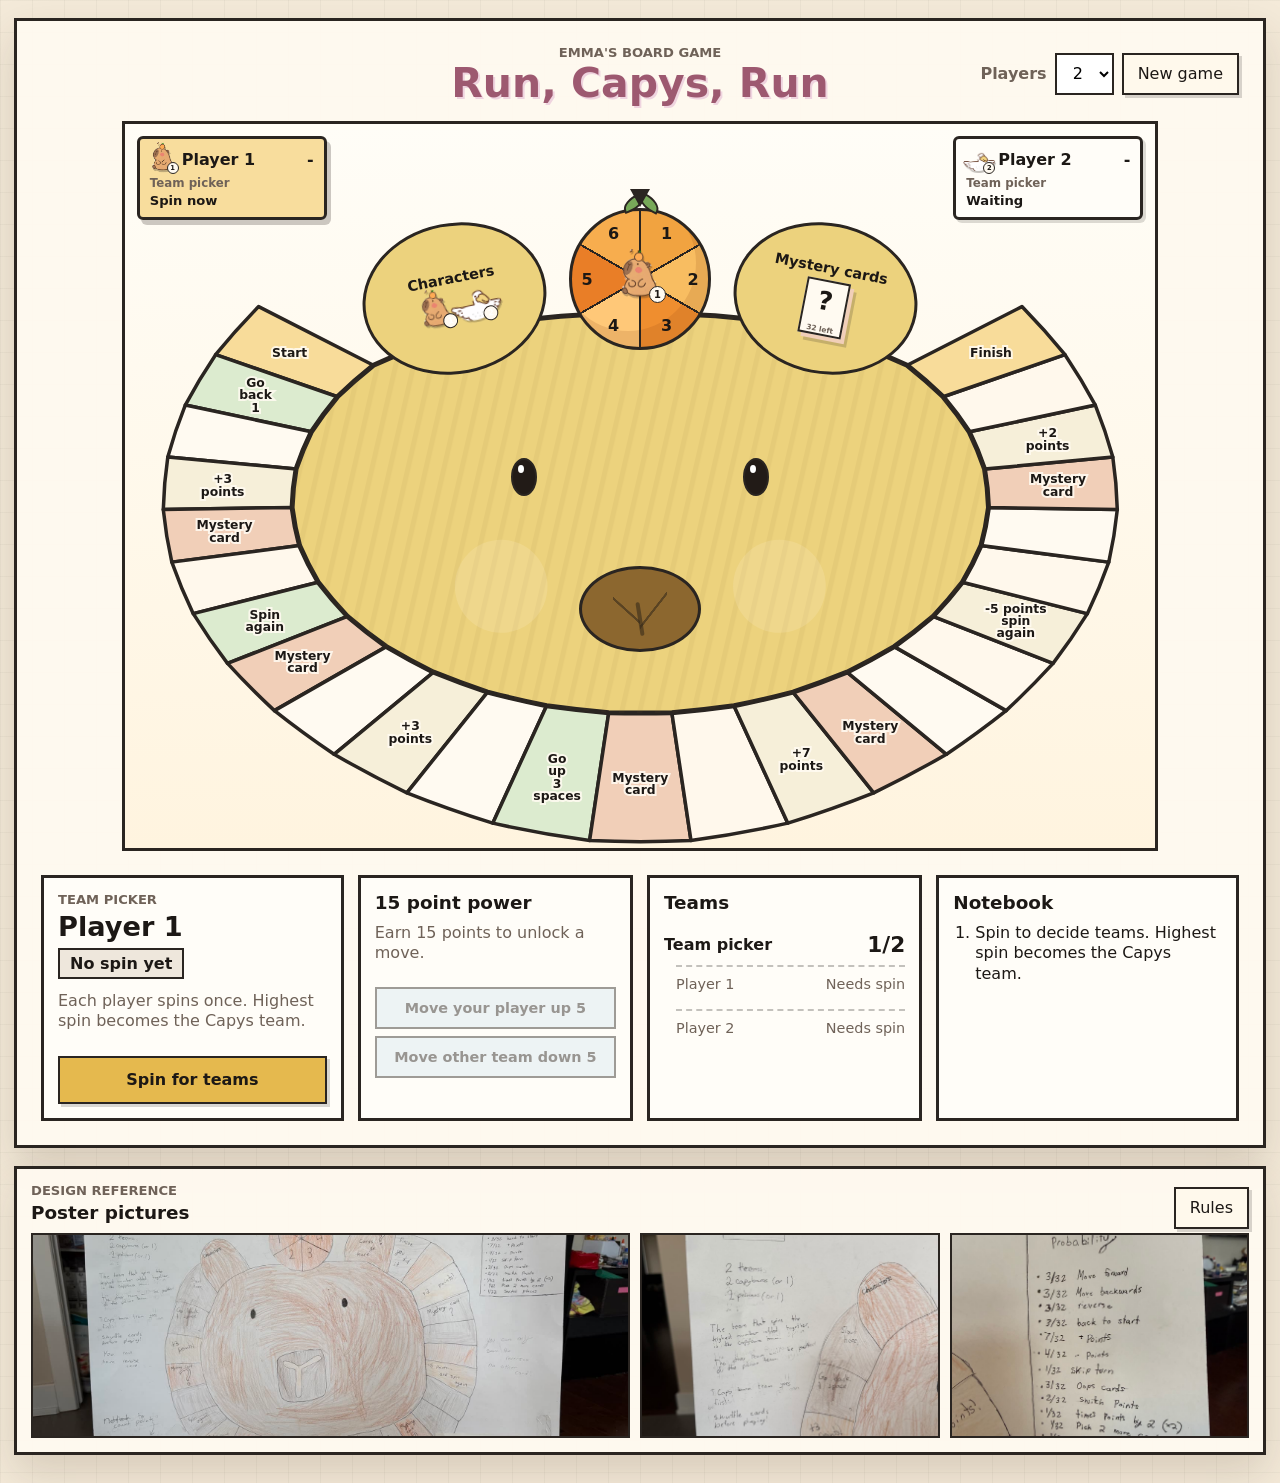
==== index.html @ 2c567fe9 "Center smaller game title" ====
<!doctype html>
<html lang="en">
  <head>
    <meta charset="utf-8">
    <meta name="viewport" content="width=device-width, initial-scale=1">
    <title>Run, Capys, Run</title>
    <link rel="stylesheet" href="styles.css?v=20260510-centered-title">
  </head>
  <body>
    <main class="app-shell">
      <section class="game-panel" aria-labelledby="game-title">
        <div class="top-bar">
          <div>
            <p class="eyebrow">Emma's board game</p>
            <h1 id="game-title">Run, Capys, Run</h1>
          </div>
          <div class="toolbar" aria-label="Game setup">
            <label class="select-label" for="player-count">Players</label>
            <select id="player-count">
              <option value="2">2</option>
              <option value="4">4</option>
            </select>
            <button id="new-game" type="button">New game</button>
          </div>
        </div>

        <div class="play-layout">
          <section class="board-wrap" aria-label="Game board">
            <div id="board" class="board" aria-live="polite">
              <div class="capy-center">
                <div class="capy-ear capy-ear-left">
                  <p>Characters</p>
                  <div id="ear-characters" class="ear-characters"></div>
                </div>
                <div id="spinner" class="spinner board-spinner" role="button" tabindex="0" aria-label="Spin">
                  <div class="spinner-pointer"></div>
                  <div class="spinner-leaf leaf-left"></div>
                  <div class="spinner-leaf leaf-right"></div>
                  <div id="spinner-player-token" class="spinner-player-token" aria-hidden="true"></div>
                  <div class="spinner-wheel">
                    <span>1</span>
                    <span>2</span>
                    <span>3</span>
                    <span>4</span>
                    <span>5</span>
                    <span>6</span>
                  </div>
                </div>
                <div class="capy-ear capy-ear-right">
                  <p>Mystery cards</p>
                  <div id="mystery-ear" class="mystery-ear">?</div>
                </div>
                <div class="capy-face">
                  <span class="capy-eye left"></span>
                  <span class="capy-eye right"></span>
                  <span class="capy-nose"></span>
                  <span class="capy-mouth"></span>
                </div>
              </div>
              <div id="spaces" class="spaces"></div>
              <div id="board-scores" class="board-scores" aria-label="Team scores"></div>
              <div id="mystery-card-popup" class="mystery-card-popup" hidden>
                <span class="eyebrow">Mystery card</span>
                <span id="mystery-card-player" class="mystery-card-player"></span>
                <strong id="mystery-card-title"></strong>
                <span id="mystery-card-text"></span>
                <span class="mystery-card-actions">
                  <button id="mystery-card-primary" class="mystery-card-action" type="button">Play card</button>
                  <button id="mystery-card-secondary" class="mystery-card-action secondary" type="button" hidden>Do not use reverse</button>
                </span>
              </div>
            </div>
          </section>

          <aside class="side-panel" aria-label="Controls and score">
            <section class="turn-card">
              <p id="turn-stage" class="eyebrow">Team picker</p>
              <h2 id="turn-name">Player 1</h2>
              <p id="turn-team" class="team-pill capys">Capys team</p>
              <p id="turn-help" class="turn-help">Spin to decide who becomes the Capys team.</p>
              <button id="spin-button" class="primary-action" type="button">Spin</button>
              <button id="reverse-button" class="secondary-action" type="button" disabled>Use saved reverse</button>
              <div id="pending-card" class="action-card" hidden>
                <p class="eyebrow">Mystery card</p>
                <h3 id="pending-card-title"></h3>
                <p id="pending-card-text"></p>
                <button id="play-card" class="primary-action" type="button">Play card</button>
              </div>
              <div id="pending-move" class="action-card" hidden>
                <p class="eyebrow">Board space</p>
                <h3 id="pending-move-title"></h3>
                <p id="pending-move-help" class="board-space-help">Press the raised space on the board.</p>
              </div>
            </section>

            <section class="power-card" aria-labelledby="power-title">
              <h2 id="power-title">15 point power</h2>
              <p id="power-status">Earn 15 points to unlock a move.</p>
              <button id="power-up" class="secondary-action" type="button" disabled>Move your player up 5</button>
              <button id="power-down" class="secondary-action" type="button" disabled>Move other team down 5</button>
            </section>

            <section class="scoreboard" aria-labelledby="score-title">
              <h2 id="score-title">Teams</h2>
              <div id="teams"></div>
            </section>

            <section class="event-log" aria-labelledby="log-title">
              <h2 id="log-title">Notebook</h2>
              <ol id="log"></ol>
            </section>
          </aside>
        </div>
      </section>

      <section class="reference-panel" aria-labelledby="poster-title">
        <div class="poster-heading">
          <div>
            <p class="eyebrow">Design reference</p>
            <h2 id="poster-title">Poster pictures</h2>
          </div>
          <button id="toggle-rules" type="button" aria-expanded="false" aria-controls="rules">Rules</button>
        </div>
        <div id="rules" class="rules" hidden>
          <p>First spin to pick teams. In a 2 player game, the highest spin becomes the Capys team. In a 4 player game, players 1 and 2 add their spins, players 3 and 4 add theirs, and the higher total becomes the Capys team.</p>
          <p>Spin and move counter-clockwise around the capybara board. Pieces move one space at a time. If a spin goes past Finish, the piece bounces back the extra spaces. When you land on a labeled square, press the raised board space to use it. Mystery spaces draw a card right away, then the card pops up so the player who drew it can read it and tap it to play. A saved reverse can be used when the other team plays a mystery card with a clear opposite, turning moves and points the other way.</p>
          <p>Every 15 points unlocks a choice: move your current player up 5 spaces or move the other team's leading player down 5 spaces.</p>
          <p>A team wins as soon as one of its players reaches the Finish square.</p>
        </div>
        <div class="poster-strip" aria-label="Poster photo thumbnails">
          <img src="assets/poster-full.jpg" alt="Full poster for Run, Capys, Run">
          <img src="assets/poster-guide.jpg" alt="Player guide section of poster">
          <img src="assets/poster-probability.jpg" alt="Mystery card probability list">
        </div>
      </section>
    </main>

    <script src="game.js?v=20260510-centered-title"></script>
  </body>
</html>
---- styles.css ----
:root {
  color-scheme: light;
  --ink: #1c1815;
  --muted: #6f6258;
  --paper: #fffaf1;
  --paper-strong: #fff4df;
  --line: #2a2521;
  --capy: #d8bd6d;
  --capy-light: #ecd27d;
  --capy-card: #f1cfb8;
  --grass: #77a959;
  --water: #77b9cf;
  --berry: #ce6d86;
  --sun: #e5b94e;
  --pelican: #55759a;
  --pelican-card: #d9e7f1;
  --shadow: 0 18px 40px rgba(61, 41, 24, 0.16);
  font-family: "Trebuchet MS", "Comic Sans MS", system-ui, sans-serif;
}

* {
  box-sizing: border-box;
}

html,
body {
  min-height: 100%;
}

body {
  margin: 0;
  color: var(--ink);
  background:
    linear-gradient(90deg, rgba(42, 37, 33, 0.04) 1px, transparent 1px) 0 0 / 32px 32px,
    linear-gradient(rgba(42, 37, 33, 0.035) 1px, transparent 1px) 0 0 / 32px 32px,
    #f4ead9;
}

button,
select {
  font: inherit;
}

button {
  border: 2px solid var(--line);
  color: var(--ink);
  background: #fff9ec;
  cursor: pointer;
  box-shadow: 3px 3px 0 rgba(42, 37, 33, 0.18);
}

button:disabled {
  opacity: 0.45;
  cursor: not-allowed;
  box-shadow: none;
}

button:focus-visible,
select:focus-visible {
  outline: 4px solid rgba(119, 185, 207, 0.7);
  outline-offset: 3px;
}

.app-shell {
  width: min(1480px, calc(100vw - 28px));
  margin: 0 auto;
  padding: 18px 0 28px;
}

.game-panel,
.reference-panel {
  background: rgba(255, 250, 241, 0.94);
  border: 3px solid var(--line);
  box-shadow: var(--shadow);
}

.game-panel {
  min-height: calc(100vh - 46px);
  padding: clamp(14px, 2vw, 24px);
}

.top-bar,
.poster-heading {
  display: flex;
  align-items: center;
  justify-content: space-between;
  gap: 16px;
}

.top-bar {
  display: grid;
  grid-template-columns: 1fr auto 1fr;
}

.top-bar > div:first-child {
  grid-column: 2;
  text-align: center;
}

.top-bar .toolbar {
  grid-column: 3;
  justify-self: end;
}

.eyebrow {
  margin: 0 0 4px;
  color: var(--muted);
  font-size: 0.82rem;
  font-weight: 800;
  letter-spacing: 0;
  text-transform: uppercase;
}

h1,
h2,
p {
  margin-top: 0;
}

h1 {
  margin-bottom: 0;
  font-size: clamp(1.8rem, 3.2vw, 3.4rem);
  line-height: 0.95;
  color: #9d5970;
  text-shadow: 2px 2px 0 #efd4df;
}

h2 {
  margin-bottom: 10px;
  font-size: 1.15rem;
}

.toolbar {
  display: flex;
  align-items: center;
  gap: 8px;
  flex-wrap: wrap;
  justify-content: flex-end;
}

.select-label {
  color: var(--muted);
  font-weight: 800;
}

select {
  height: 42px;
  border: 2px solid var(--line);
  background: white;
  padding: 0 12px;
}

#new-game,
#toggle-rules {
  min-height: 42px;
  padding: 0 14px;
}

.play-layout {
  display: grid;
  grid-template-columns: minmax(0, 1fr);
  gap: clamp(14px, 2vw, 24px);
  margin-top: 18px;
}

.board-wrap {
  min-width: 0;
  display: flex;
  justify-content: center;
}

.board {
  position: relative;
  width: min(100%, calc((100svh - 170px) * 1.42));
  min-height: 0;
  aspect-ratio: 1.42;
  overflow: hidden;
  background:
    radial-gradient(ellipse at 50% 56%, rgba(216, 163, 123, 0.34) 0 37%, transparent 37.4%),
    linear-gradient(180deg, #fffdf7, var(--paper-strong));
  border: 3px solid var(--line);
}

.spaces {
  position: absolute;
  inset: 0;
  z-index: 1;
}

.board-scores {
  position: absolute;
  inset: 12px;
  z-index: 6;
  pointer-events: none;
}

.board-score-card {
  position: absolute;
  width: clamp(148px, 16vw, 190px);
  padding: 8px 10px;
  border: 3px solid var(--line);
  border-radius: 6px;
  background: rgba(255, 253, 248, 0.94);
  box-shadow: 3px 3px 0 rgba(42, 37, 33, 0.16);
  font-weight: 900;
}

.board-score-card.top-left {
  left: 0;
  top: 0;
}

.board-score-card.top-right {
  right: 0;
  top: 0;
}

.board-score-card.bottom-left {
  left: 0;
  bottom: 0;
}

.board-score-card.bottom-right {
  right: 0;
  bottom: 0;
}

.board-score-card.capys {
  background: rgba(241, 207, 184, 0.94);
}

.board-score-card.pelicans {
  background: rgba(217, 231, 241, 0.94);
}

.board-score-card.setup-pick {
  background: rgba(255, 253, 248, 0.92);
}

.board-score-card.setup-pick.current {
  background: rgba(248, 220, 154, 0.96);
  box-shadow: 4px 5px 0 rgba(42, 37, 33, 0.24);
}

.board-score-card.needs-action {
  border-color: #c47b16;
  box-shadow: 5px 7px 0 rgba(196, 123, 22, 0.25);
  animation: board-card-action-bounce 1.05s ease-in-out infinite;
  will-change: transform;
}

@keyframes board-card-action-bounce {
  0%,
  100% {
    transform: translateY(0);
  }
  45% {
    transform: translateY(-8px);
  }
}

.board-score-topline {
  display: flex;
  align-items: center;
  justify-content: space-between;
  gap: 8px;
  line-height: 1;
}

.board-score-identity {
  min-width: 0;
  display: flex;
  align-items: center;
  gap: 5px;
}

.board-score-identity > span:last-child {
  min-width: 0;
  overflow: hidden;
  text-overflow: ellipsis;
  white-space: nowrap;
}

.board-score-token.character-token {
  flex: 0 0 auto;
  width: 27px;
  height: 26px;
}

.board-score-token.capy-character .character-art {
  inset: -5px -1px 0;
}

.board-score-token.pelican-character .character-art {
  inset: 0 -3px 2px;
}

.board-score-token .character-number {
  right: -2px;
  bottom: -1px;
  width: 12px;
  height: 12px;
  font-size: 0.42rem;
}

.board-score-number {
  flex: 0 0 auto;
  position: relative;
  min-width: 2ch;
  font-size: 1.45rem;
  text-align: right;
  font-variant-numeric: tabular-nums;
}

.board-score-value {
  display: inline-block;
}

.board-score-number.score-up .board-score-value,
.board-score-number.score-down .board-score-value {
  animation: score-number-pop 360ms ease-out;
}

.board-score-number.score-up {
  color: #7a5320;
}

.board-score-number.score-down {
  color: #335d79;
}

.board-score-delta {
  position: absolute;
  right: 0;
  top: -1.25em;
  padding: 2px 5px;
  border: 2px solid var(--line);
  background: #fffaf1;
  box-shadow: 2px 2px 0 rgba(42, 37, 33, 0.15);
  font-size: 0.72rem;
  line-height: 1;
  white-space: nowrap;
  animation: score-delta-float 720ms ease-out both;
}

.board-score-number.score-up .board-score-delta {
  background: #ffe399;
}

.board-score-number.score-down .board-score-delta {
  background: #d9e7f1;
}

@keyframes score-number-pop {
  0% {
    transform: scale(1);
  }
  45% {
    transform: scale(1.22);
  }
  100% {
    transform: scale(1);
  }
}

@keyframes score-delta-float {
  0% {
    opacity: 0;
    transform: translateY(6px) rotate(-4deg);
  }
  18% {
    opacity: 1;
  }
  100% {
    opacity: 1;
    transform: translateY(-4px) rotate(-4deg);
  }
}

.board-score-player,
.board-power-text,
.board-setup-status {
  margin-top: 4px;
  color: var(--muted);
  font-size: 0.74rem;
  line-height: 1.12;
}

.board-saved-reverse {
  width: fit-content;
  max-width: 100%;
  margin-top: 6px;
  padding: 4px 7px;
  display: inline-flex;
  align-items: center;
  gap: 5px;
  transform: rotate(-3deg);
  border: 2px solid var(--line);
  background: #fffaf1;
  box-shadow: 2px 2px 0 rgba(42, 37, 33, 0.18);
  font-size: 0.72rem;
  line-height: 1;
}

.board-saved-reverse strong {
  font-size: 0.76rem;
}

.board-saved-reverse span {
  color: var(--muted);
  font-size: 0.62rem;
}

.board-setup-status {
  color: var(--ink);
  font-size: 0.82rem;
  font-weight: 900;
}

.board-power-meter {
  height: 9px;
  margin-top: 7px;
  border: 2px solid var(--line);
  background: rgba(255, 250, 241, 0.72);
}

.board-power-meter span {
  display: block;
  height: 100%;
  background: var(--sun);
}

.mystery-card-popup {
  position: absolute;
  left: 50%;
  top: 52%;
  z-index: 7;
  width: min(280px, 70%);
  min-height: 190px;
  display: grid;
  grid-template-rows: auto auto auto 1fr auto;
  gap: 8px;
  justify-items: center;
  padding: 18px 18px 16px;
  transform: translate(-50%, -50%) rotate(-2deg);
  border: 4px solid var(--line);
  background: #fffaf1;
  box-shadow: 8px 8px 0 rgba(42, 37, 33, 0.2);
  color: var(--ink);
  text-align: center;
}

.mystery-card-popup[hidden] {
  display: none;
}

.mystery-card-popup .eyebrow {
  margin: 0;
  color: var(--muted);
}

.mystery-card-player {
  display: inline-flex;
  align-items: center;
  justify-content: center;
  gap: 6px;
  font-size: 0.9rem;
  font-weight: 900;
  color: #9d5970;
}

.mystery-popup-token.character-token {
  flex: 0 0 auto;
  width: 42px;
  height: 38px;
}

.mystery-popup-token.capy-character .character-art {
  inset: -9px -2px 0;
}

.mystery-popup-token.pelican-character .character-art {
  inset: -2px -10px 2px;
}

.mystery-popup-token .character-number {
  right: -2px;
  bottom: -1px;
  width: 14px;
  height: 14px;
  font-size: 0.48rem;
}

.mystery-card-popup strong {
  font-size: clamp(1.45rem, 3vw, 2.2rem);
  line-height: 0.95;
}

.mystery-card-popup span:not(.eyebrow):not(.mystery-card-player):not(.mystery-card-actions):not(.mystery-card-action) {
  color: var(--muted);
  font-size: 1rem;
  line-height: 1.25;
}

.mystery-card-actions {
  width: 100%;
  display: grid;
  gap: 8px;
}

.mystery-card-action {
  width: 100%;
  margin-top: 4px;
  padding: 10px 12px;
  border: 3px solid var(--line);
  background: var(--sun);
  box-shadow: 3px 3px 0 rgba(42, 37, 33, 0.18);
  font-weight: 900;
}

.mystery-card-action.secondary {
  background: #fff8e8;
}

.track-svg {
  position: absolute;
  inset: 0;
  width: 100%;
  height: 100%;
  overflow: visible;
}

.space-path {
  fill: #fffaf1;
  stroke: var(--line);
  stroke-width: 3.5;
  stroke-linejoin: round;
  vector-effect: non-scaling-stroke;
}

.space:nth-child(odd) .space-path {
  fill: #fff8ec;
}

.space.start .space-path,
.space.finish .space-path {
  fill: #f8dc9a;
}

.space.mystery .space-path {
  fill: #f1cfb8;
}

.space.points .space-path {
  fill: #f6efd9;
}

.space.move .space-path {
  fill: #dcebcf;
}

.space.reverse .space-path {
  fill: #dfedf2;
}

.space.save-reverse .space-path {
  stroke-width: 6;
}

.space.active .space-path {
  stroke: var(--action-team-color, #d39a24);
  stroke-width: 7;
}

.space {
  outline: none;
}

.space-button-layer {
  transform-box: fill-box;
  transform-origin: center;
  transition: transform 140ms cubic-bezier(.2, .85, .22, 1);
}

.space-raise-shadow {
  display: none;
  fill: rgba(42, 37, 33, 0.2);
  stroke: rgba(42, 37, 33, 0.28);
  stroke-width: 3;
  stroke-linejoin: round;
  vector-effect: non-scaling-stroke;
  pointer-events: none;
}

.space.actionable {
  cursor: pointer;
}

.space.actionable .space-raise-shadow {
  display: block;
  fill: var(--action-team-shadow, rgba(42, 37, 33, 0.2));
  stroke: var(--action-team-shadow-stroke, rgba(42, 37, 33, 0.28));
}

.space.actionable .space-button-layer {
  transform: translate(calc(var(--raise-x) * 1), calc(var(--raise-y) * 1)) scale(1.07);
  animation: raised-space-reminder 4.6s ease-in-out infinite;
}

.space.actionable.is-pressed .space-button-layer,
.space.actionable:active .space-button-layer {
  animation: none;
  transform: translate(calc(var(--raise-x) * 0.25), calc(var(--raise-y) * 0.25)) scale(1.015);
  transition-duration: 70ms;
}

@keyframes raised-space-reminder {
  0%,
  44%,
  100% {
    transform: translate(calc(var(--raise-x) * 1), calc(var(--raise-y) * 1)) scale(1.07);
  }
  10% {
    transform: translate(calc(var(--raise-x) * 1.45), calc(var(--raise-y) * 1.45)) scale(1.11);
  }
  20% {
    transform: translate(calc(var(--raise-x) * 0.45), calc(var(--raise-y) * 0.45)) scale(1.035);
  }
  30% {
    transform: translate(calc(var(--raise-x) * 1.25), calc(var(--raise-y) * 1.25)) scale(1.09);
  }
  40% {
    transform: translate(calc(var(--raise-x) * 1), calc(var(--raise-y) * 1)) scale(1.07);
  }
}

.space.actionable .space-path {
  fill: var(--action-team-fill, #f7df93);
  stroke: var(--action-team-color, #c47b16);
  stroke-width: 8;
}

.space.actionable:focus-visible .space-path {
  stroke: var(--action-team-focus, #7b4d0d);
  stroke-width: 9;
}

.space.capys-action {
  --action-team-color: var(--capy-card);
  --action-team-fill: #f8e0cf;
  --action-team-focus: #d6a986;
  --action-team-shadow: rgba(241, 207, 184, 0.45);
  --action-team-shadow-stroke: rgba(143, 101, 68, 0.42);
}

.space.pelicans-action {
  --action-team-color: var(--pelican-card);
  --action-team-fill: #eaf4fb;
  --action-team-focus: #9fbdd2;
  --action-team-shadow: rgba(217, 231, 241, 0.5);
  --action-team-shadow-stroke: rgba(75, 108, 136, 0.38);
}

.space.actionable .space-label {
  fill: #1f1813;
}

.space-label {
  fill: var(--ink);
  font-size: 12px;
  font-weight: 900;
  text-anchor: middle;
  dominant-baseline: middle;
  paint-order: stroke;
  stroke: rgba(255, 250, 241, 0.85);
  stroke-width: 4;
  vector-effect: non-scaling-stroke;
}

.tokens-host {
  overflow: visible;
}

.svg-character-token {
  pointer-events: none;
}

.svg-character-art {
  filter: drop-shadow(1px 2px 0 rgba(42, 37, 33, 0.28));
}

.svg-character-pad {
  fill: rgba(255, 250, 241, 0.86);
  stroke: var(--line);
  stroke-width: 1.4;
}

.svg-character-badge circle {
  fill: #fffaf1;
  stroke: var(--line);
  stroke-width: 1.4;
}

.svg-character-badge text {
  fill: var(--ink);
  font-size: 6px;
  font-weight: 900;
  text-anchor: middle;
}

.tokens {
  position: relative;
  width: 86px;
  height: 100%;
  min-height: 0;
}

.tokens > .character-token {
  left: 50%;
  top: 50%;
  transform: translate(-50%, -50%);
}

.tokens > .character-token:nth-child(1):nth-last-child(2) {
  transform: translate(-50%, -50%) translate(-8px, 0);
}

.tokens > .character-token:nth-child(2):last-child {
  transform: translate(-50%, -50%) translate(8px, 0);
}

.tokens > .character-token:nth-child(1):nth-last-child(3) {
  transform: translate(-50%, -50%) translate(0, -9px);
}

.tokens > .character-token:nth-child(2):nth-last-child(2) {
  transform: translate(-50%, -50%) translate(-9px, 8px);
}

.tokens > .character-token:nth-child(3):last-child {
  transform: translate(-50%, -50%) translate(9px, 8px);
}

.tokens > .character-token:nth-child(1):nth-last-child(4) {
  transform: translate(-50%, -50%) translate(-9px, -8px);
}

.tokens > .character-token:nth-child(2):nth-last-child(3) {
  transform: translate(-50%, -50%) translate(9px, -8px);
}

.tokens > .character-token:nth-child(3):nth-last-child(2) {
  transform: translate(-50%, -50%) translate(-9px, 8px);
}

.tokens > .character-token:nth-child(4):last-child {
  transform: translate(-50%, -50%) translate(9px, 8px);
}

.token {
  width: 20px;
  height: 20px;
  display: grid;
  place-items: center;
  border: 2px solid var(--line);
  border-radius: 50%;
  color: white;
  font-size: 0.62rem;
  font-weight: 900;
  line-height: 1;
}

.token.capys {
  background: var(--capy);
}

.token.pelicans {
  background: var(--pelican);
}

.character-token {
  position: relative;
  border: 0;
  background: transparent;
  box-shadow: none;
  overflow: visible;
  color: var(--ink);
}

.tokens > .character-token {
  position: absolute;
}

.token.character-token {
  width: 33px;
  height: 35px;
}

.character-art {
  position: absolute;
  inset: 0;
  background-position: center bottom;
  background-repeat: no-repeat;
  background-size: contain;
  filter: drop-shadow(1px 2px 0 rgba(42, 37, 33, 0.28));
}

.capy-character .character-art {
  background-image: url("assets/capy-character.png");
}

.pelican-character .character-art {
  background-image: url("assets/pelican-character.png");
}

.token.capy-character .character-art {
  inset: -5px -2px 0;
}

.token.pelican-character .character-art {
  inset: -2px -7px 2px;
}

.character-number {
  position: absolute;
  right: -3px;
  bottom: -3px;
  width: 14px;
  height: 14px;
  display: grid;
  place-items: center;
  border: 1.5px solid var(--line);
  border-radius: 50%;
  background: #fffaf1;
  font-size: 0.5rem;
  font-weight: 900;
  line-height: 1;
}

.svg-capy-face {
  pointer-events: none;
}

.svg-capy-face-fill {
  fill: var(--capy-light);
  stroke: var(--line);
  stroke-width: 5;
  stroke-linejoin: round;
  stroke-linecap: round;
  vector-effect: non-scaling-stroke;
}

.svg-capy-face-texture {
  fill: url("#capy-stripes");
  opacity: 0.28;
}

#capy-stripes rect {
  fill: rgba(139, 102, 44, 0.24);
}

.svg-capy-cheek {
  fill: rgba(255, 240, 216, 0.16);
}

.capy-center {
  position: absolute;
  inset: 13% 19% 15%;
  z-index: 2;
}

.capy-face {
  position: absolute;
  inset: 17% 2% 0;
  border: 0;
  background: transparent;
  box-shadow: none;
}

.capy-ear {
  position: absolute;
  top: 1%;
  width: 29%;
  height: 29%;
  border: 3px solid var(--line);
  background: var(--capy-light);
  z-index: 1;
  display: grid;
  align-content: center;
  justify-items: center;
  gap: 4px;
  padding: 10px;
  text-align: center;
}

.capy-ear-left {
  left: 6.5%;
  transform: rotate(-11deg);
  border-radius: 50%;
}

.capy-ear-right {
  right: 6.5%;
  transform: rotate(11deg);
  border-radius: 50%;
}

.capy-ear p {
  margin: 0;
  font-size: clamp(0.58rem, 1.2vw, 0.9rem);
  font-weight: 900;
  line-height: 1;
}

.ear-characters {
  display: flex;
  justify-content: center;
  flex-wrap: wrap;
  gap: 3px;
  max-width: 112px;
}

.ear-token {
  width: 23px;
  height: 23px;
  display: grid;
  place-items: center;
  border: 2px solid var(--line);
  border-radius: 50%;
  color: white;
  font-size: 0.7rem;
  font-weight: 900;
  line-height: 1;
}

.ear-token.capys {
  background: var(--capy);
}

.ear-token.pelicans,
.ear-token.unassigned {
  background: var(--pelican);
}

.ear-token.unassigned {
  background: var(--muted);
}

.ear-token.character-token {
  width: 38px;
  height: 36px;
  border: 0;
  background: transparent;
}

.ear-token.capy-character .character-art {
  inset: -5px 0 0;
}

.ear-token.pelican-character .character-art {
  inset: 0 -8px 2px;
}

.ear-token .character-number {
  right: -1px;
  bottom: -1px;
  width: 15px;
  height: 15px;
  font-size: 0.52rem;
}

.mystery-ear {
  width: 44px;
  height: 56px;
  display: grid;
  grid-template-rows: 1fr auto;
  place-items: center;
  border: 2px solid var(--line);
  background: #fffaf1;
  box-shadow: 4px 4px 0 #f1cfb8, 7px 7px 0 rgba(42, 37, 33, 0.2);
  font-size: 1.6rem;
  font-weight: 900;
  line-height: 1;
  text-align: center;
}

.mystery-ear span {
  max-width: 36px;
}

.mystery-ear.has-card span {
  align-self: end;
  font-size: 0.62rem;
  line-height: 0.92;
  overflow-wrap: anywhere;
}

.mystery-ear small {
  display: block;
  color: var(--muted);
  font-size: 0.46rem;
  line-height: 1.1;
  margin-top: 3px;
}

.capy-eye {
  position: absolute;
  top: 35%;
  width: 26px;
  height: 38px;
  border: 2px solid var(--line);
  border-radius: 50%;
  background: #221b17;
}

.capy-eye::after {
  content: "";
  position: absolute;
  left: 5px;
  top: 5px;
  width: 6px;
  height: 8px;
  border-radius: 50%;
  background: white;
}

.capy-eye.left {
  left: 29%;
}

.capy-eye.right {
  right: 29%;
}

.capy-nose {
  position: absolute;
  left: 50%;
  top: 60%;
  width: 122px;
  height: 86px;
  transform: translateX(-50%);
  border: 3px solid var(--line);
  border-radius: 50%;
  background: #8c672f;
}

.capy-nose::before {
  content: "";
  position: absolute;
  left: 50%;
  top: 41%;
  width: 4px;
  height: 34px;
  border-radius: 999px;
  background: rgba(50, 39, 25, 0.56);
  transform: translateX(-50%) rotate(-9deg);
}

.capy-nose::after {
  content: "";
  position: absolute;
  left: 50%;
  top: 29%;
  width: 54px;
  height: 38px;
  transform: translateX(-50%);
  background:
    linear-gradient(42deg, transparent 0 48%, rgba(50, 39, 25, 0.56) 49% 53%, transparent 54%) left top / 50% 100% no-repeat,
    linear-gradient(-52deg, transparent 0 48%, rgba(50, 39, 25, 0.56) 49% 53%, transparent 54%) right top / 50% 100% no-repeat;
}

.capy-mouth {
  display: none;
}

.side-panel {
  display: grid;
  grid-template-columns: minmax(260px, 1.1fr) minmax(240px, 1fr) minmax(240px, 1fr) minmax(260px, 1.1fr);
  gap: 14px;
  align-content: start;
}

.turn-card,
.power-card,
.scoreboard,
.event-log {
  border: 3px solid var(--line);
  background: #fffdf8;
  padding: 14px;
}

.turn-card h2 {
  margin: 0 0 6px;
  font-size: 1.7rem;
}

.turn-help,
#power-status {
  color: var(--muted);
  line-height: 1.28;
}

.team-pill {
  display: inline-block;
  margin-bottom: 12px;
  padding: 4px 10px;
  border: 2px solid var(--line);
  font-weight: 900;
}

.team-pill.capys {
  background: #f1cfb8;
}

.team-pill.pelicans {
  background: #d9e7f1;
}

.team-pill.unassigned {
  background: #eee7dc;
}

.spinner {
  position: relative;
  width: min(230px, 100%);
  aspect-ratio: 1;
  margin: 4px auto 14px;
}

.spinner[role="button"] {
  cursor: pointer;
}

.spinner[role="button"]:focus-visible {
  outline: 4px solid var(--sun);
  outline-offset: 5px;
}

.spinner.is-disabled {
  cursor: default;
  pointer-events: none;
}

.spinner-player-token {
  position: absolute;
  left: 50%;
  top: 50%;
  z-index: 3;
  width: 46px;
  height: 44px;
  transform: translate(-50%, -50%);
  pointer-events: none;
}

.spinner-player-token[hidden] {
  display: none;
}

.spinner-turn-token.character-token {
  position: absolute;
  inset: 0;
}

.spinner-turn-token.capy-character .character-art {
  inset: -8px -2px 0;
}

.spinner-turn-token.pelican-character .character-art {
  inset: -2px -12px 2px;
}

.spinner-turn-token .character-number {
  right: -3px;
  bottom: -2px;
  width: 17px;
  height: 17px;
  font-size: 0.62rem;
}

.board-spinner.is-spin-ready {
  animation: spinner-ready-wiggle 4.8s ease-in-out infinite;
  will-change: transform;
}

.board-spinner {
  position: absolute;
  left: 50%;
  top: -2%;
  z-index: 5;
  width: clamp(92px, 13vw, 142px);
  margin: 0;
  transform: translateX(-50%);
  --spinner-radius: clamp(32px, 4.7vw, 53px);
}

@keyframes spinner-ready-wiggle {
  0%,
  44%,
  100% {
    transform: translateX(-50%) rotate(0deg);
  }
  8% {
    transform: translateX(-50%) rotate(-5deg);
  }
  16% {
    transform: translateX(-50%) rotate(5deg);
  }
  24% {
    transform: translateX(-50%) rotate(-3deg);
  }
  32% {
    transform: translateX(-50%) rotate(3deg);
  }
  40% {
    transform: translateX(-50%) rotate(0deg);
  }
}

.spinner-wheel {
  position: absolute;
  inset: 0;
  border: 3px solid var(--line);
  border-radius: 50%;
  background: conic-gradient(
    #f1a340 0deg 60deg,
    #f8bd61 60deg 120deg,
    #ef8e2f 120deg 180deg,
    #ffc878 180deg 240deg,
    #e97e27 240deg 300deg,
    #f7ad4e 300deg 360deg
  );
  transform: rotate(var(--spin, 0deg));
  transition: transform 720ms cubic-bezier(.22, .92, .25, 1);
  box-shadow: inset -12px -16px 0 rgba(145, 68, 20, 0.16);
}

.spinner-wheel::before,
.spinner-wheel::after {
  content: "";
  position: absolute;
  inset: 0;
  border-radius: 50%;
  background:
    linear-gradient(90deg, transparent calc(50% - 1px), var(--line) calc(50% - 1px) calc(50% + 1px), transparent calc(50% + 1px)),
    linear-gradient(30deg, transparent calc(50% - 1px), var(--line) calc(50% - 1px) calc(50% + 1px), transparent calc(50% + 1px)),
    linear-gradient(150deg, transparent calc(50% - 1px), var(--line) calc(50% - 1px) calc(50% + 1px), transparent calc(50% + 1px));
}

.spinner-wheel span {
  position: absolute;
  left: 50%;
  top: 50%;
  width: 30px;
  height: 30px;
  margin: -15px;
  display: grid;
  place-items: center;
  font-weight: 900;
  transform: rotate(calc((var(--i) - 1) * 60deg + 30deg)) translateY(calc(var(--spinner-radius, 76px) * -1)) rotate(calc(-1 * ((var(--i) - 1) * 60deg + 30deg)));
}

.spinner-wheel span:nth-child(1) { --i: 1; }
.spinner-wheel span:nth-child(2) { --i: 2; }
.spinner-wheel span:nth-child(3) { --i: 3; }
.spinner-wheel span:nth-child(4) { --i: 4; }
.spinner-wheel span:nth-child(5) { --i: 5; }
.spinner-wheel span:nth-child(6) { --i: 6; }

.spinner-pointer {
  position: absolute;
  left: 50%;
  top: -19px;
  width: 0;
  height: 0;
  transform: translateX(-50%);
  border-left: 10px solid transparent;
  border-right: 10px solid transparent;
  border-top: 18px solid var(--line);
  z-index: 4;
}

.spinner-leaf {
  position: absolute;
  top: -12px;
  width: 24px;
  height: 14px;
  border: 2px solid var(--line);
  background: var(--grass);
  z-index: 1;
}

.leaf-left {
  left: 37%;
  border-radius: 80% 0 80% 0;
  transform: rotate(-22deg);
}

.leaf-right {
  right: 35%;
  border-radius: 0 80% 0 80%;
  transform: rotate(28deg);
}

.primary-action,
.secondary-action {
  width: 100%;
  min-height: 48px;
  margin-top: 8px;
  font-weight: 900;
}

.primary-action {
  background: var(--sun);
}

.secondary-action {
  background: #d9e7f1;
}

.power-card .secondary-action {
  min-height: 42px;
  margin-top: 7px;
  font-size: 0.9rem;
}

.action-card {
  margin-top: 12px;
  padding-top: 12px;
  border-top: 2px dashed rgba(42, 37, 33, 0.28);
}

.action-card h3 {
  margin: 0 0 6px;
  font-size: 1.15rem;
}

.action-card p:not(.eyebrow) {
  margin-bottom: 8px;
  color: var(--muted);
  line-height: 1.25;
}

.board-space-help {
  font-weight: 800;
}

.team-row,
.player-row {
  display: grid;
  grid-template-columns: 1fr auto;
  gap: 8px;
  align-items: center;
  border-top: 2px dashed rgba(42, 37, 33, 0.28);
  padding: 9px 0;
}

.team-row:first-child {
  border-top: 0;
}

.team-name {
  font-weight: 900;
}

.score {
  min-width: 52px;
  text-align: right;
  font-size: 1.35rem;
  font-weight: 900;
}

.player-row {
  grid-column: 1 / -1;
  margin-left: 12px;
  color: var(--muted);
  font-size: 0.9rem;
}

.event-log {
  max-height: 260px;
  overflow: auto;
}

.event-log ol {
  display: grid;
  gap: 8px;
  margin: 0;
  padding-left: 22px;
}

.event-log li {
  line-height: 1.28;
}

.reference-panel {
  margin-top: 18px;
  padding: 14px;
}

.rules {
  max-width: 850px;
  margin: 10px 0 14px;
  color: var(--muted);
}

.rules p {
  margin-bottom: 8px;
}

.poster-strip {
  display: grid;
  grid-template-columns: 2fr 1fr 1fr;
  gap: 10px;
}

.poster-strip img {
  width: 100%;
  height: clamp(120px, 16vw, 220px);
  object-fit: cover;
  border: 2px solid var(--line);
  background: white;
}

.winner-banner {
  position: absolute;
  left: 50%;
  top: 50%;
  z-index: 8;
  width: min(560px, 88%);
  padding: 20px;
  transform: translate(-50%, -50%) rotate(-1deg);
  border: 4px solid var(--line);
  background: #fffaf1;
  box-shadow: 8px 8px 0 rgba(42, 37, 33, 0.18);
  text-align: center;
}

.winner-banner h2 {
  font-size: clamp(2rem, 5vw, 4rem);
  margin: 0 0 8px;
  color: #9d5970;
}

@media (max-width: 1400px) {
  .tokens > .character-token:nth-child(1):nth-last-child(2) {
    transform: translate(-50%, -50%) translate(-3px, 0);
  }

  .tokens > .character-token:nth-child(2):last-child {
    transform: translate(-50%, -50%) translate(3px, 0);
  }

  .tokens > .character-token:nth-child(1):nth-last-child(3) {
    transform: translate(-50%, -50%) translate(0, -4px);
  }

  .tokens > .character-token:nth-child(2):nth-last-child(2) {
    transform: translate(-50%, -50%) translate(-4px, 3px);
  }

  .tokens > .character-token:nth-child(3):last-child {
    transform: translate(-50%, -50%) translate(4px, 3px);
  }

  .tokens > .character-token:nth-child(1):nth-last-child(4) {
    transform: translate(-50%, -50%) translate(-4px, -3px);
  }

  .tokens > .character-token:nth-child(2):nth-last-child(3) {
    transform: translate(-50%, -50%) translate(4px, -3px);
  }

  .tokens > .character-token:nth-child(3):nth-last-child(2) {
    transform: translate(-50%, -50%) translate(-4px, 3px);
  }

  .tokens > .character-token:nth-child(4):last-child {
    transform: translate(-50%, -50%) translate(4px, 3px);
  }

  .token.character-token {
    width: 22px;
    height: 25px;
  }

  .token.capy-character .character-art {
    inset: -3px -1px 0;
  }

  .token.pelican-character .character-art {
    inset: -1px -4px 1px;
  }

  .token .character-number {
    width: 10px;
    height: 10px;
    font-size: 0.4rem;
  }
}

@media (max-width: 1120px) {
  .side-panel {
    grid-template-columns: repeat(2, minmax(0, 1fr));
  }

  .event-log {
    grid-column: 1 / -1;
  }
}

@media (max-height: 760px) and (min-width: 760px) {
  .app-shell {
    padding-top: 8px;
  }

  .game-panel {
    padding: 12px 20px 18px;
  }

  .eyebrow {
    margin-bottom: 0;
  }

  h1 {
    font-size: clamp(1.7rem, 3vw, 2.7rem);
  }

  .play-layout {
    margin-top: 10px;
  }

  .board {
    width: min(100%, calc((100svh - 126px) * 1.42));
  }
}

@media (max-width: 980px) {
  .game-panel {
    min-height: auto;
  }

  .top-bar,
  .poster-heading {
    align-items: flex-start;
    flex-direction: column;
  }

  .top-bar {
    grid-template-columns: 1fr;
    justify-items: center;
  }

  .top-bar > div:first-child,
  .top-bar .toolbar {
    grid-column: 1;
    justify-self: center;
  }

  .toolbar {
    justify-content: center;
  }

  .play-layout {
    grid-template-columns: 1fr;
  }

  .side-panel {
    grid-template-columns: repeat(2, minmax(0, 1fr));
  }

  .event-log {
    grid-column: 1 / -1;
  }
}

@media (max-width: 650px) {
  .app-shell {
    width: min(1480px, calc(100vw - 16px));
    padding-top: 8px;
  }

  .board {
    min-height: 0;
    aspect-ratio: 0.68;
  }

  .space-label {
    font-size: 13px;
  }

  .board-scores {
    inset: 8px;
  }

  .board-score-card {
    width: min(126px, 35vw);
    padding: 6px 7px;
    border-width: 2px;
  }

  .board-score-token.character-token {
    width: 23px;
    height: 23px;
  }

  .board-score-token.capy-character .character-art {
    inset: -4px -1px 0;
  }

  .board-score-token.pelican-character .character-art {
    inset: 0 -3px 2px;
  }

  .board-score-number {
    font-size: 1.15rem;
  }

  .board-score-player,
  .board-power-text {
    font-size: 0.64rem;
  }

  .board-power-meter {
    height: 7px;
    margin-top: 5px;
  }

  .capy-center {
    inset: 25% 12% 22%;
  }

  .side-panel,
  .poster-strip {
    grid-template-columns: 1fr;
  }
}
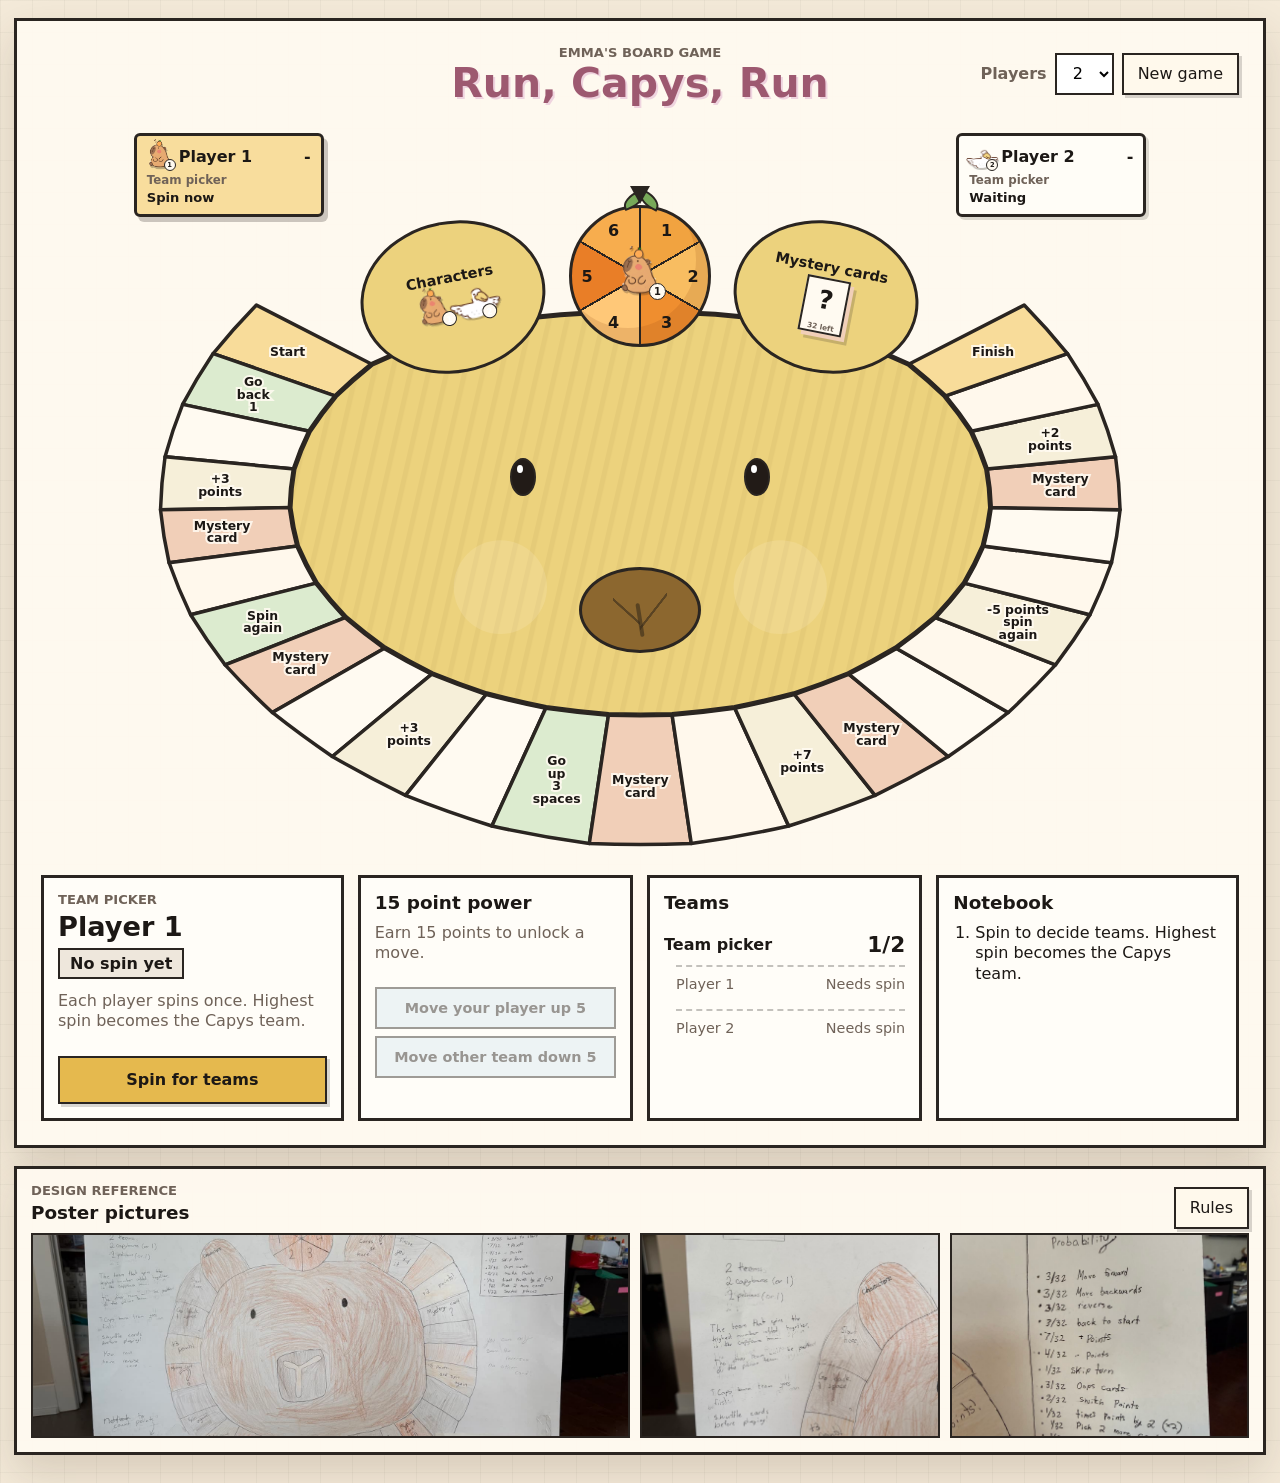
==== commit fa4d11ec: "Remove main board box edge" ====
--- a/index.html
+++ b/index.html
@@ -4,7 +4,7 @@
     <meta charset="utf-8">
     <meta name="viewport" content="width=device-width, initial-scale=1">
     <title>Run, Capys, Run</title>
-    <link rel="stylesheet" href="styles.css?v=20260510-centered-title">
+    <link rel="stylesheet" href="styles.css?v=20260510-no-board-box">
   </head>
   <body>
     <main class="app-shell">
@@ -135,6 +135,6 @@
       </section>
     </main>
 
-    <script src="game.js?v=20260510-centered-title"></script>
+    <script src="game.js?v=20260510-no-board-box"></script>
   </body>
 </html>
--- a/styles.css
+++ b/styles.css
@@ -175,10 +175,7 @@
   min-height: 0;
   aspect-ratio: 1.42;
   overflow: hidden;
-  background:
-    radial-gradient(ellipse at 50% 56%, rgba(216, 163, 123, 0.34) 0 37%, transparent 37.4%),
-    linear-gradient(180deg, #fffdf7, var(--paper-strong));
-  border: 3px solid var(--line);
+  background: transparent;
 }
 
 .spaces {
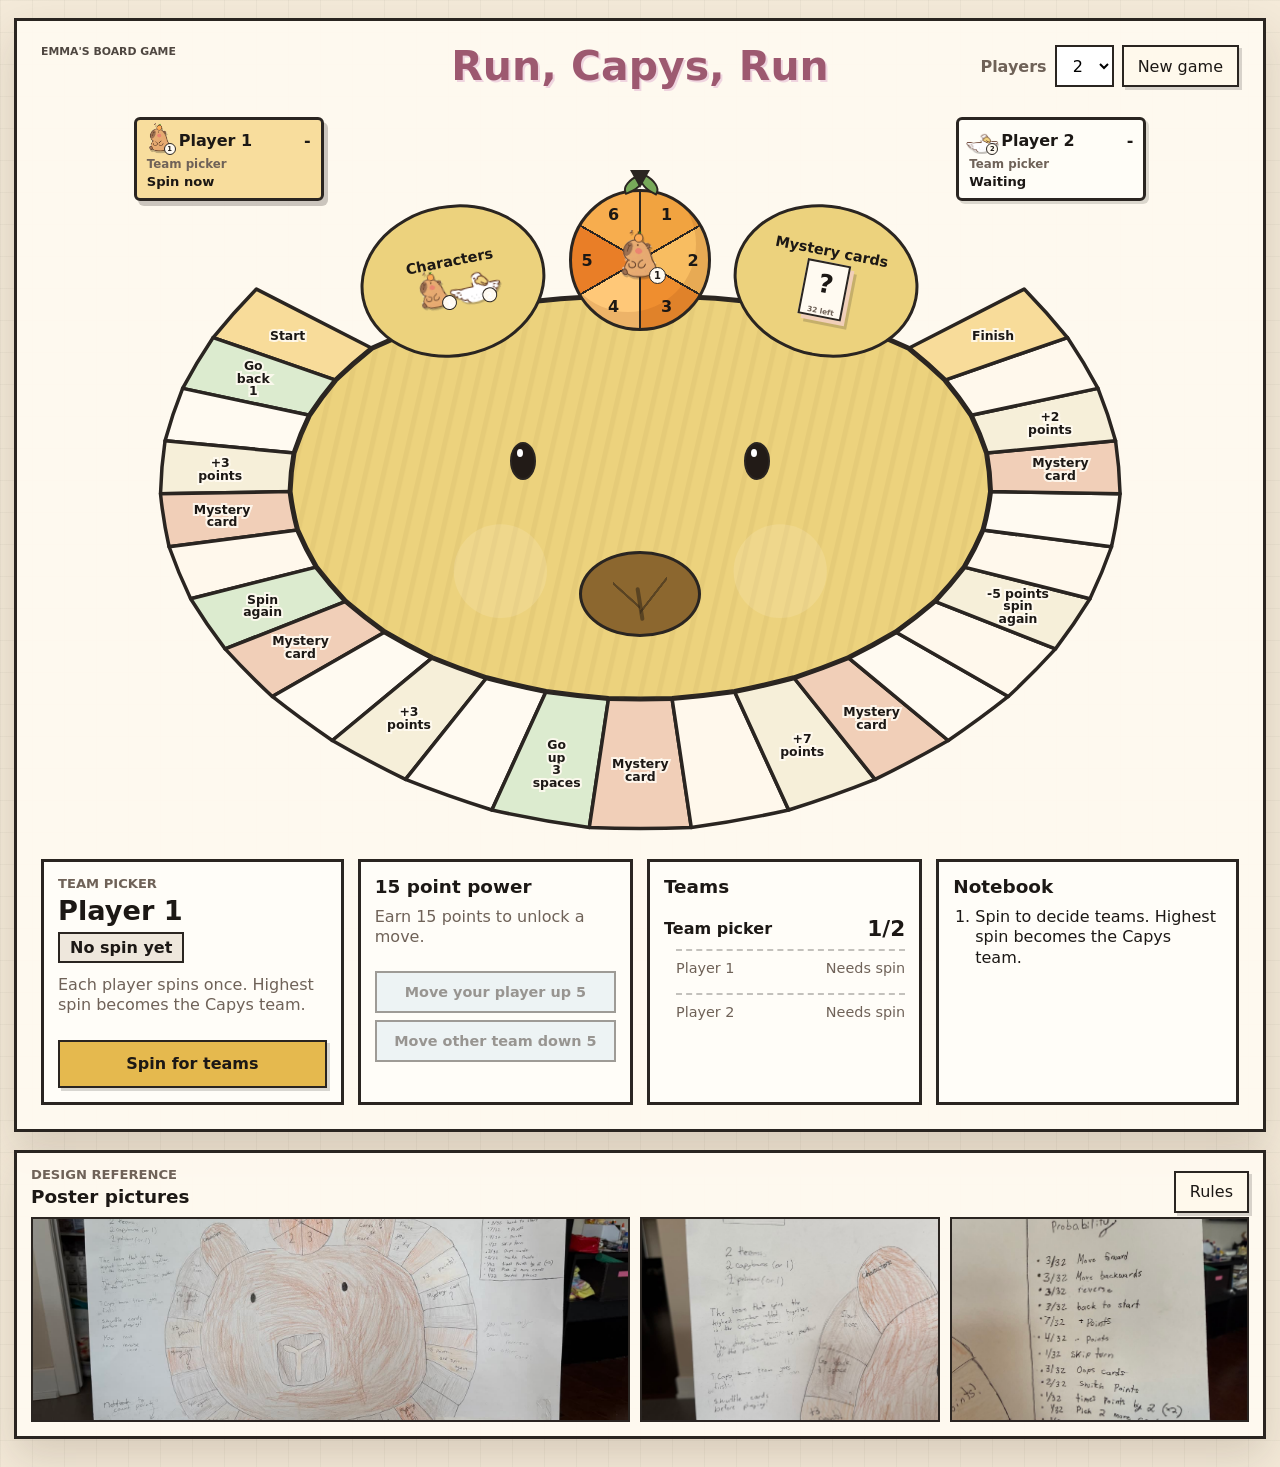
==== commit d0c85f5a: "Adjust header eyebrow label" ====
--- a/index.html
+++ b/index.html
@@ -4,7 +4,7 @@
     <meta charset="utf-8">
     <meta name="viewport" content="width=device-width, initial-scale=1">
     <title>Run, Capys, Run</title>
-    <link rel="stylesheet" href="styles.css?v=20260510-no-board-box">
+    <link rel="stylesheet" href="styles.css?v=20260510-left-eyebrow">
   </head>
   <body>
     <main class="app-shell">
@@ -135,6 +135,6 @@
       </section>
     </main>
 
-    <script src="game.js?v=20260510-no-board-box"></script>
+    <script src="game.js?v=20260510-left-eyebrow"></script>
   </body>
 </html>
--- a/styles.css
+++ b/styles.css
@@ -88,6 +88,7 @@
 }
 
 .top-bar {
+  position: relative;
   display: grid;
   grid-template-columns: 1fr auto 1fr;
 }
@@ -100,6 +101,16 @@
 .top-bar .toolbar {
   grid-column: 3;
   justify-self: end;
+}
+
+.top-bar > div:first-child .eyebrow {
+  position: absolute;
+  left: 0;
+  top: 0;
+  margin: 0;
+  color: #4f4741;
+  font-size: 0.68rem;
+  font-weight: 800;
 }
 
 .eyebrow {
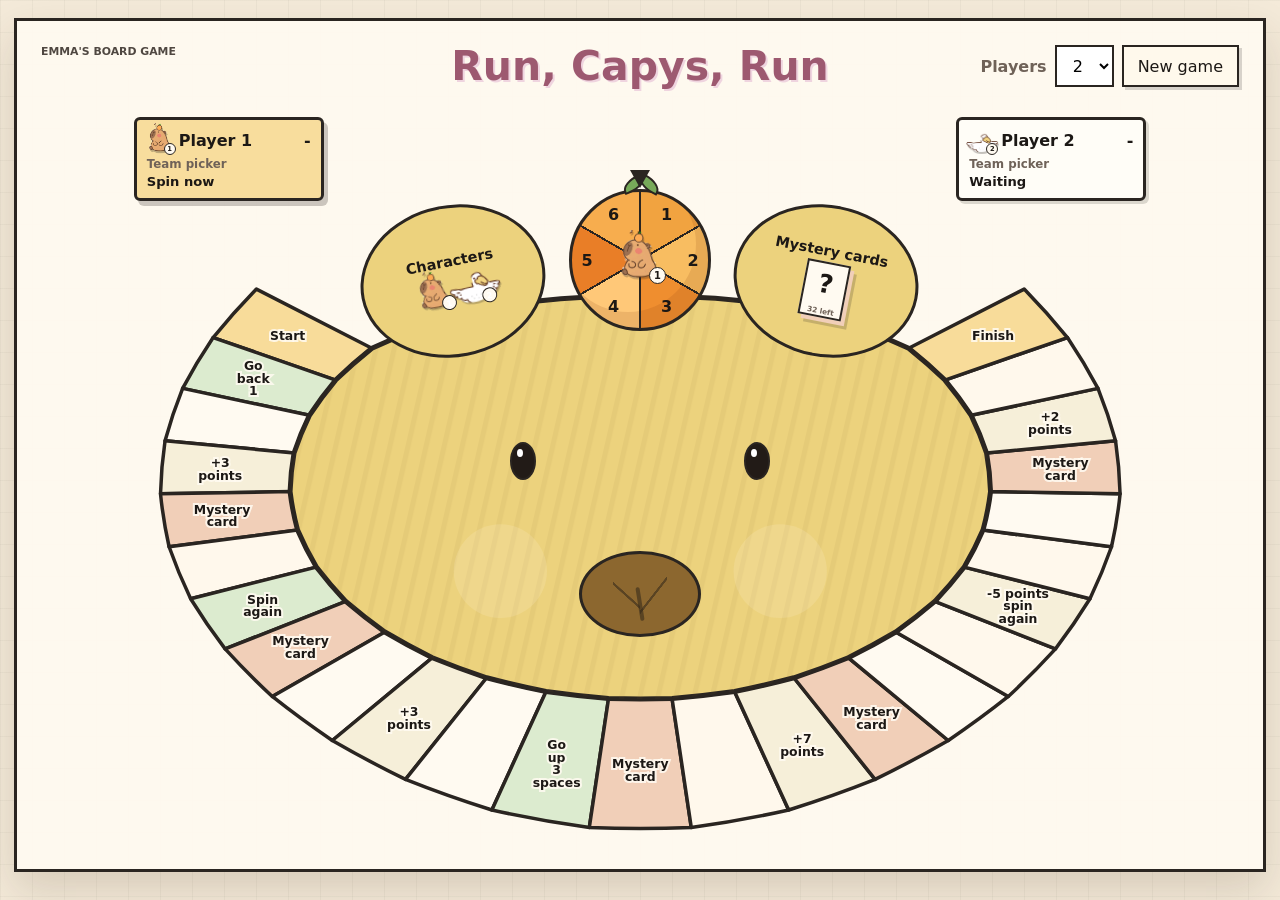
==== commit a3b3f1f3: "Hide bottom panels and references" ====
--- a/index.html
+++ b/index.html
@@ -4,7 +4,7 @@
     <meta charset="utf-8">
     <meta name="viewport" content="width=device-width, initial-scale=1">
     <title>Run, Capys, Run</title>
-    <link rel="stylesheet" href="styles.css?v=20260510-left-eyebrow">
+    <link rel="stylesheet" href="styles.css?v=20260510-hide-bottom-panels">
   </head>
   <body>
     <main class="app-shell">
@@ -135,6 +135,6 @@
       </section>
     </main>
 
-    <script src="game.js?v=20260510-left-eyebrow"></script>
+    <script src="game.js?v=20260510-hide-bottom-panels"></script>
   </body>
 </html>
--- a/styles.css
+++ b/styles.css
@@ -1405,6 +1405,11 @@
   padding: 14px;
 }
 
+.side-panel,
+.reference-panel {
+  display: none;
+}
+
 .rules {
   max-width: 850px;
   margin: 10px 0 14px;
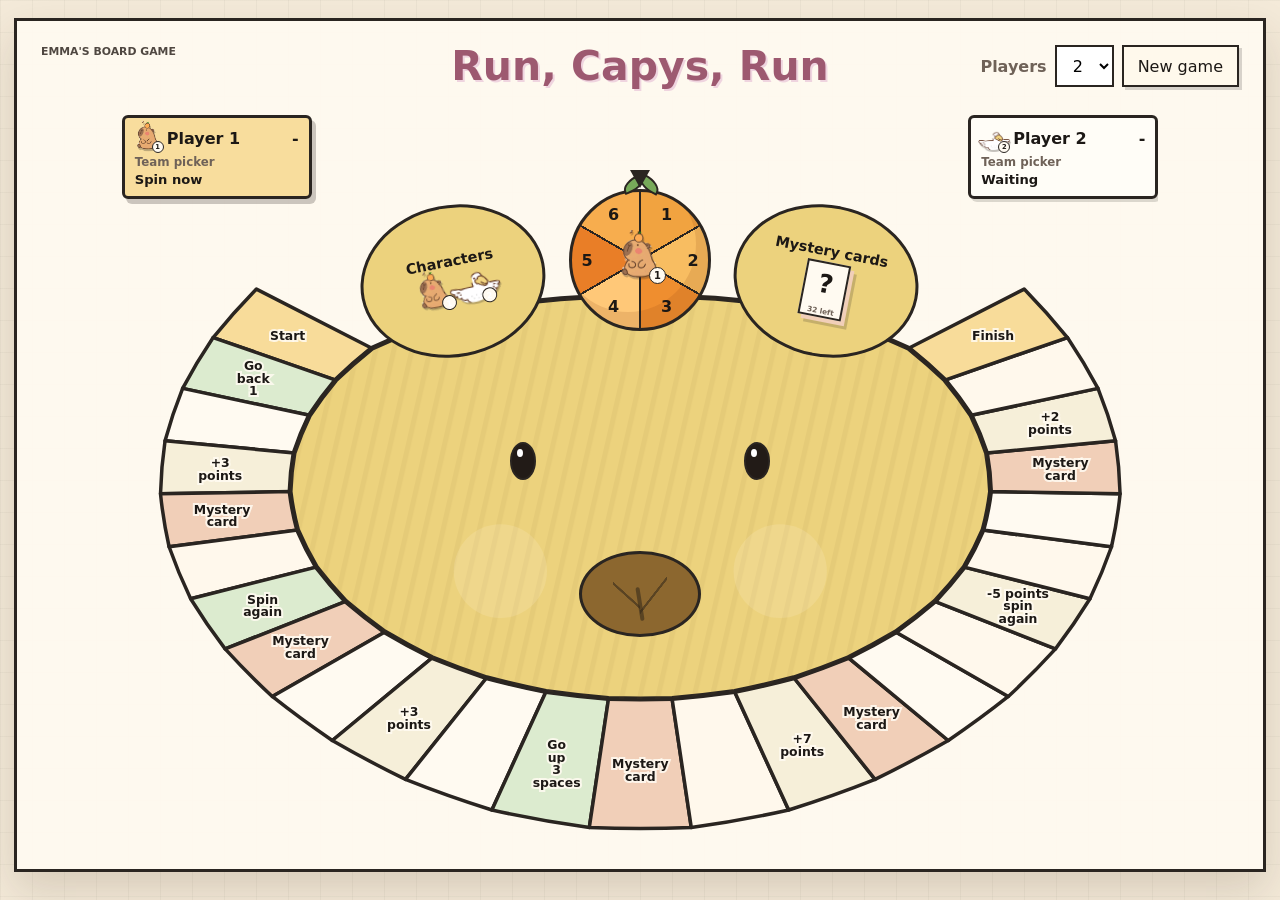
==== commit 3b5b27a9: "Move score corners to board edges" ====
--- a/index.html
+++ b/index.html
@@ -4,7 +4,7 @@
     <meta charset="utf-8">
     <meta name="viewport" content="width=device-width, initial-scale=1">
     <title>Run, Capys, Run</title>
-    <link rel="stylesheet" href="styles.css?v=20260510-hide-bottom-panels">
+    <link rel="stylesheet" href="styles.css?v=20260510-edge-score-corners">
   </head>
   <body>
     <main class="app-shell">
@@ -135,6 +135,6 @@
       </section>
     </main>
 
-    <script src="game.js?v=20260510-hide-bottom-panels"></script>
+    <script src="game.js?v=20260510-edge-score-corners"></script>
   </body>
 </html>
--- a/styles.css
+++ b/styles.css
@@ -197,7 +197,7 @@
 
 .board-scores {
   position: absolute;
-  inset: 12px;
+  inset: 10px 0;
   z-index: 6;
   pointer-events: none;
 }
@@ -1602,7 +1602,7 @@
   }
 
   .board-scores {
-    inset: 8px;
+    inset: 8px 0;
   }
 
   .board-score-card {
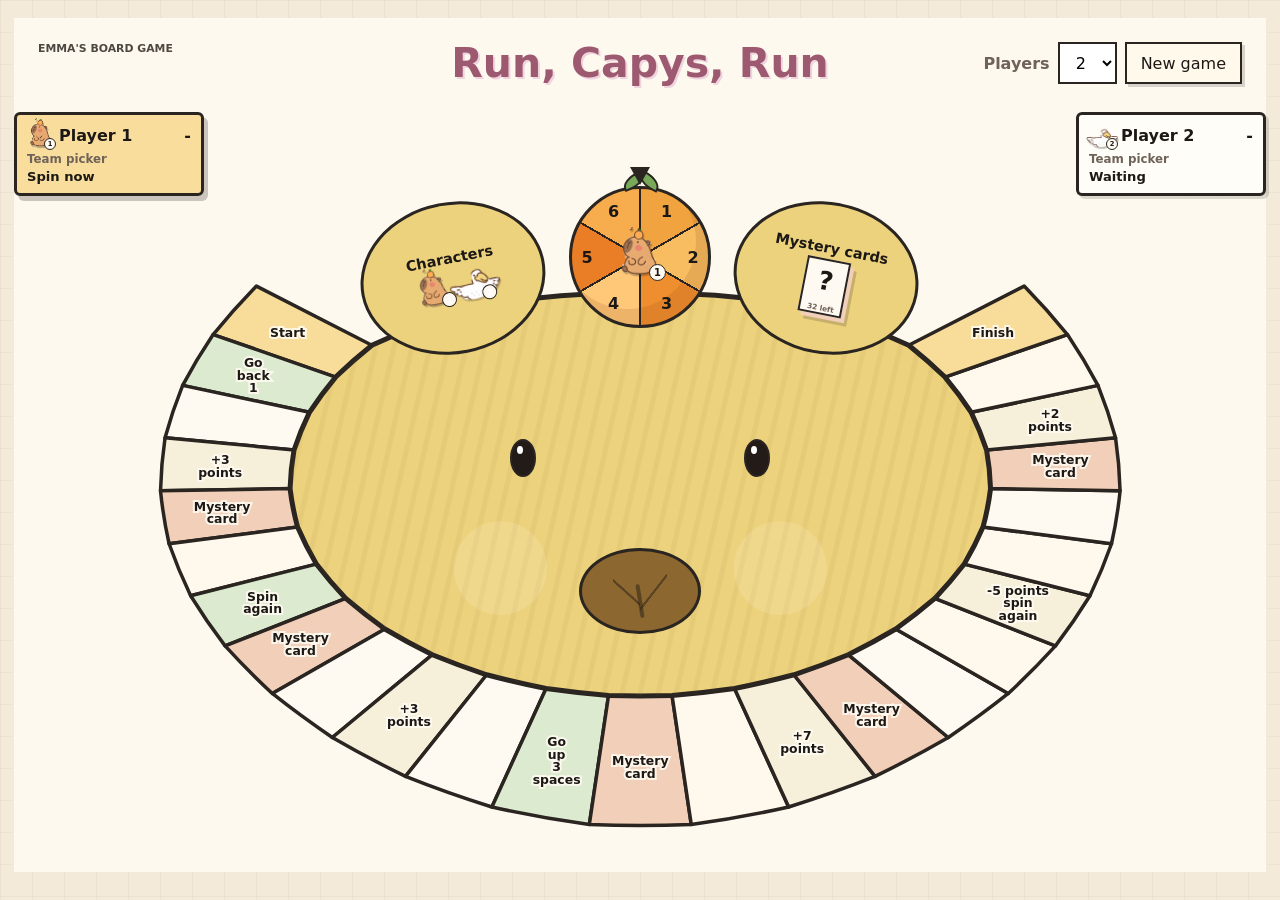
==== commit cf85e499: "Stretch score corners to page sides" ====
--- a/index.html
+++ b/index.html
@@ -4,7 +4,7 @@
     <meta charset="utf-8">
     <meta name="viewport" content="width=device-width, initial-scale=1">
     <title>Run, Capys, Run</title>
-    <link rel="stylesheet" href="styles.css?v=20260510-edge-score-corners">
+    <link rel="stylesheet" href="styles.css?v=20260510-wide-score-corners">
   </head>
   <body>
     <main class="app-shell">
@@ -135,6 +135,6 @@
       </section>
     </main>
 
-    <script src="game.js?v=20260510-edge-score-corners"></script>
+    <script src="game.js?v=20260510-wide-score-corners"></script>
   </body>
 </html>
--- a/styles.css
+++ b/styles.css
@@ -77,6 +77,8 @@
 .game-panel {
   min-height: calc(100vh - 46px);
   padding: clamp(14px, 2vw, 24px);
+  border: 0;
+  box-shadow: none;
 }
 
 .top-bar,
@@ -185,7 +187,7 @@
   width: min(100%, calc((100svh - 170px) * 1.42));
   min-height: 0;
   aspect-ratio: 1.42;
-  overflow: hidden;
+  overflow: visible;
   background: transparent;
 }
 
@@ -197,7 +199,11 @@
 
 .board-scores {
   position: absolute;
-  inset: 10px 0;
+  top: 10px;
+  bottom: 10px;
+  left: 50%;
+  width: min(1480px, calc(100vw - 28px));
+  transform: translateX(-50%);
   z-index: 6;
   pointer-events: none;
 }
@@ -1602,7 +1608,10 @@
   }
 
   .board-scores {
-    inset: 8px 0;
+    top: 8px;
+    bottom: 8px;
+    left: 50%;
+    width: calc(100vw - 16px);
   }
 
   .board-score-card {
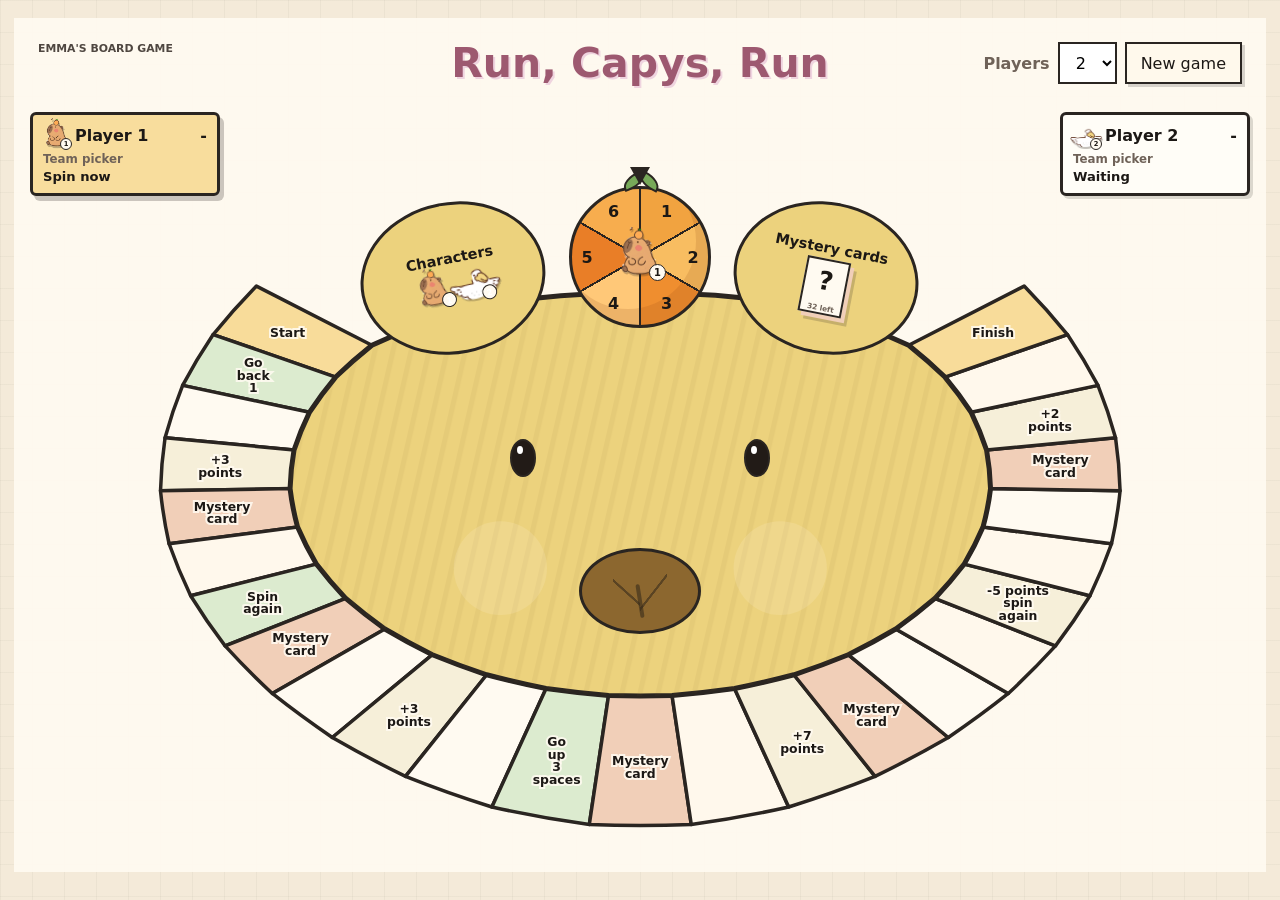
==== commit a9e5a3ef: "Add margin to score corner boxes" ====
--- a/index.html
+++ b/index.html
@@ -4,7 +4,7 @@
     <meta charset="utf-8">
     <meta name="viewport" content="width=device-width, initial-scale=1">
     <title>Run, Capys, Run</title>
-    <link rel="stylesheet" href="styles.css?v=20260510-wide-score-corners">
+    <link rel="stylesheet" href="styles.css?v=20260510-score-edge-margin">
   </head>
   <body>
     <main class="app-shell">
@@ -135,6 +135,6 @@
       </section>
     </main>
 
-    <script src="game.js?v=20260510-wide-score-corners"></script>
+    <script src="game.js?v=20260510-score-edge-margin"></script>
   </body>
 </html>
--- a/styles.css
+++ b/styles.css
@@ -202,7 +202,7 @@
   top: 10px;
   bottom: 10px;
   left: 50%;
-  width: min(1480px, calc(100vw - 28px));
+  width: min(1448px, calc(100vw - 60px));
   transform: translateX(-50%);
   z-index: 6;
   pointer-events: none;
@@ -1611,7 +1611,7 @@
     top: 8px;
     bottom: 8px;
     left: 50%;
-    width: calc(100vw - 16px);
+    width: calc(100vw - 28px);
   }
 
   .board-score-card {
